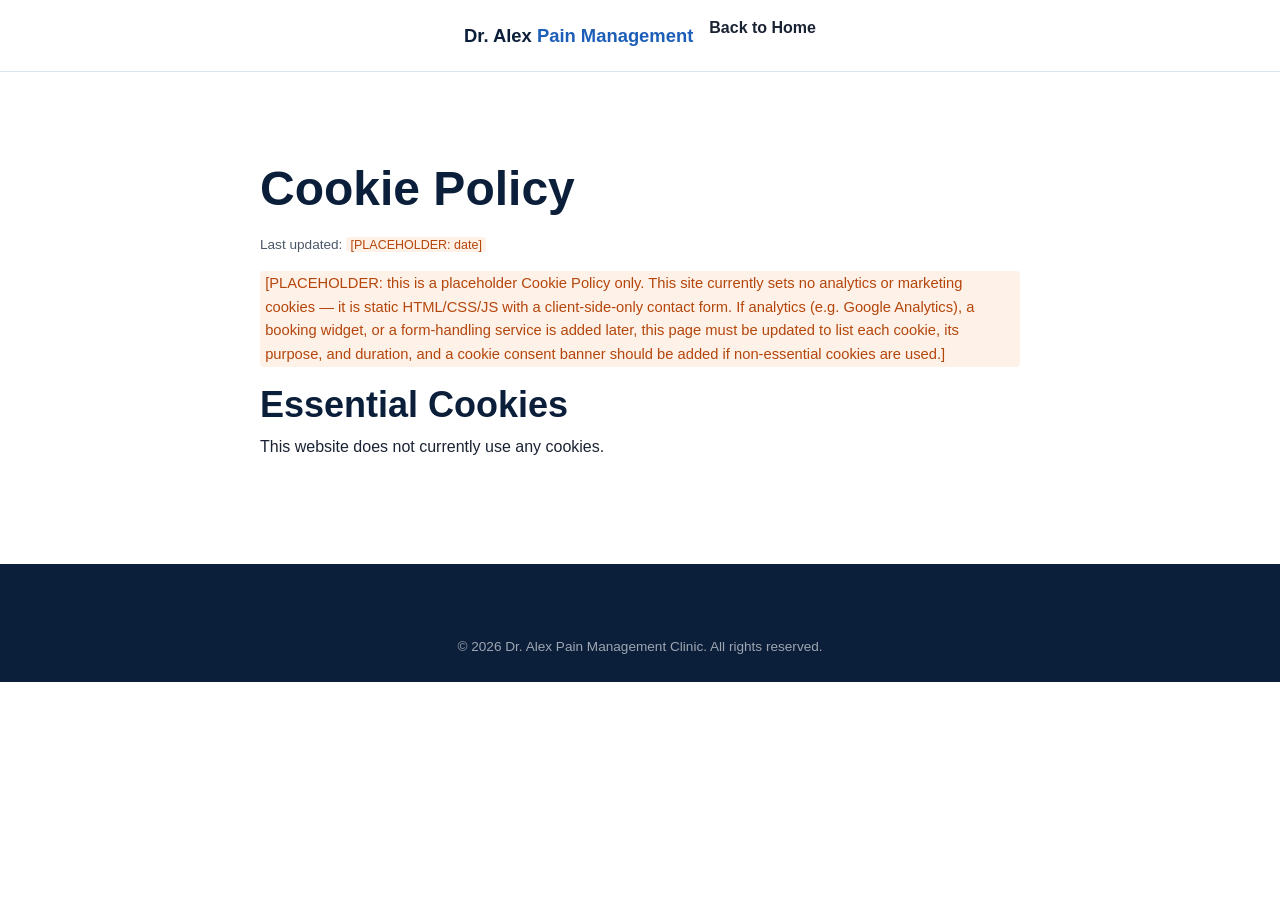
==== dr-alex-landing-page/phase-3-design-build/cookies.html @ cbfcc2a0 "Add Dr. Alex pain management landing page (all six phases) Full single-page SEO landing page for a D" ====
<!DOCTYPE html>
<html lang="en-IE">
<head>
  <meta charset="UTF-8">
  <meta name="viewport" content="width=device-width, initial-scale=1.0">
  <title>Cookie Policy | Dr. Alex Pain Management Clinic</title>
  <meta name="description" content="Cookie Policy for the Dr. Alex Pain Management Clinic website.">
  <meta name="robots" content="noindex, follow">
  <link rel="icon" type="image/svg+xml" href="assets/images/favicon.svg">
  <link rel="stylesheet" href="css/styles.css">
</head>
<body>
  <header class="site-header">
    <div class="container header-inner">
      <a class="logo" href="index.html">Dr. Alex <span>Pain Management</span></a>
      <nav class="primary-nav is-open" aria-label="Primary" style="position:static;transform:none;background:none;padding:0;">
        <ul style="flex-direction:row;">
          <li><a href="index.html">Back to Home</a></li>
        </ul>
      </nav>
    </div>
  </header>

  <main id="main-content" class="section">
    <div class="container" style="max-width: 800px;">
      <h1>Cookie Policy</h1>
      <p class="fine-print">Last updated: <span class="placeholder-inline">[PLACEHOLDER: date]</span></p>

      <p class="placeholder-inline">[PLACEHOLDER: this is a placeholder Cookie Policy only. This
      site currently sets no analytics or marketing cookies — it is static HTML/CSS/JS with a
      client-side-only contact form. If analytics (e.g. Google Analytics), a booking widget, or a
      form-handling service is added later, this page must be updated to list each cookie, its
      purpose, and duration, and a cookie consent banner should be added if non-essential cookies
      are used.]</p>

      <h2>Essential Cookies</h2>
      <p>This website does not currently use any cookies.</p>
    </div>
  </main>

  <footer class="site-footer">
    <div class="container">
      <p class="fine-print copyright">&copy; <span id="year"></span> Dr. Alex Pain Management Clinic. All rights reserved.</p>
    </div>
  </footer>
  <script src="js/script.js" defer></script>
</body>
</html>
---- dr-alex-landing-page/phase-3-design-build/css/styles.css ----
/* ==========================================================================
   Dr. Alex Pain Management — stylesheet
   Mobile-first. Breakpoints: 768px (tablet), 1280px (desktop).
   ========================================================================== */

:root {
  /* Palette: navy / blue, calm and clinical */
  --color-navy-900: #0b1f3a;
  --color-navy-800: #10294d;
  --color-navy-700: #163760;
  --color-blue-600: #1d5fb8;
  --color-blue-500: #2f74d6;
  --color-blue-100: #e7f0fb;
  --color-blue-50: #f4f8fd;
  --color-teal-500: #2a9d8f;

  --color-text: #1a2333;
  --color-text-muted: #4b5768;
  --color-border: #dbe3ee;
  --color-surface: #ffffff;
  --color-surface-alt: #f4f8fd;
  --color-placeholder: #b5460b;
  --color-placeholder-bg: #fdf1e8;

  --font-body: -apple-system, BlinkMacSystemFont, "Segoe UI", Roboto, Helvetica, Arial, sans-serif;
  --font-heading: var(--font-body);

  --max-width: 1200px;
  --radius-sm: 6px;
  --radius-md: 10px;
  --radius-lg: 16px;
  --shadow-sm: 0 1px 3px rgba(11, 31, 58, 0.08);
  --shadow-md: 0 8px 24px rgba(11, 31, 58, 0.1);
  --header-height: 72px;
}

/* ---------- Reset ---------- */
*, *::before, *::after { box-sizing: border-box; }
html { scroll-behavior: smooth; scroll-padding-top: var(--header-height); }
body {
  margin: 0;
  font-family: var(--font-body);
  color: var(--color-text);
  background: var(--color-surface);
  line-height: 1.6;
  -webkit-font-smoothing: antialiased;
}
img, svg { max-width: 100%; display: block; }
a { color: inherit; }
h1, h2, h3, p, ul, figure { margin: 0 0 1rem; }
ul { padding-left: 0; list-style: none; }
button { font: inherit; }

.sr-only {
  position: absolute;
  width: 1px; height: 1px;
  padding: 0; margin: -1px;
  overflow: hidden;
  clip: rect(0, 0, 0, 0);
  white-space: nowrap;
  border: 0;
}

.skip-link {
  position: absolute;
  left: 0.5rem;
  top: -3rem;
  background: var(--color-navy-900);
  color: #fff;
  padding: 0.6rem 1rem;
  border-radius: var(--radius-sm);
  z-index: 1000;
  transition: top 0.15s ease;
}
.skip-link:focus { top: 0.5rem; }

:focus-visible {
  outline: 3px solid var(--color-blue-500);
  outline-offset: 2px;
}

.container {
  max-width: var(--max-width);
  margin: 0 auto;
  padding: 0 1.25rem;
}

/* ---------- Typography ---------- */
h1, h2, h3 { font-family: var(--font-heading); color: var(--color-navy-900); font-weight: 700; line-height: 1.2; }
h1 { font-size: clamp(2rem, 5vw, 3rem); }
h2 { font-size: clamp(1.6rem, 3.4vw, 2.25rem); margin-bottom: 0.5rem; }
h3 { font-size: 1.15rem; margin-bottom: 0.5rem; }

.eyebrow {
  text-transform: uppercase;
  letter-spacing: 0.08em;
  font-size: 0.8rem;
  font-weight: 700;
  color: var(--color-blue-600);
  margin-bottom: 0.5rem;
}

.fine-print { font-size: 0.85rem; color: var(--color-text-muted); }

.placeholder-inline {
  color: var(--color-placeholder);
  background: var(--color-placeholder-bg);
  padding: 0.05em 0.35em;
  border-radius: 4px;
  font-size: 0.92em;
}

/* ---------- Buttons ---------- */
.btn {
  display: inline-flex;
  align-items: center;
  gap: 0.5rem;
  padding: 0.75rem 1.4rem;
  border-radius: var(--radius-sm);
  font-weight: 600;
  text-decoration: none;
  border: 2px solid transparent;
  cursor: pointer;
  transition: background-color 0.15s ease, color 0.15s ease, border-color 0.15s ease, transform 0.1s ease;
}
.btn:hover { transform: translateY(-1px); }
.btn-primary { background: var(--color-blue-600); color: #fff; }
.btn-primary:hover { background: var(--color-navy-800); }
.btn-outline { background: transparent; color: var(--color-navy-900); border-color: var(--color-border); }
.btn-outline:hover { border-color: var(--color-blue-600); color: var(--color-blue-600); }
.btn-lg { padding: 0.9rem 1.75rem; font-size: 1.05rem; }
.btn .icon { width: 1.1em; height: 1.1em; }

/* ---------- Icons ---------- */
.icon { width: 24px; height: 24px; color: currentColor; }
.icon-lg { width: 40px; height: 40px; color: var(--color-blue-600); margin-bottom: 0.75rem; }
.icon-md { width: 32px; height: 32px; color: var(--color-teal-500); margin-bottom: 0.5rem; }

/* ---------- Header ---------- */
.site-header {
  position: sticky;
  top: 0;
  z-index: 100;
  /* Solid background, not translucent + backdrop-filter: a backdrop-filter (like a transform
     or filter) creates a new containing block for fixed-position descendants, which would trap
     .primary-nav's mobile overlay inside this header's own box instead of the full viewport. */
  background: var(--color-surface);
  border-bottom: 1px solid var(--color-border);
  height: var(--header-height);
  display: flex;
  align-items: center;
}
.header-inner {
  display: flex;
  align-items: center;
  justify-content: space-between;
  gap: 1rem;
}
.logo {
  font-weight: 800;
  font-size: 1.15rem;
  color: var(--color-navy-900);
  text-decoration: none;
  white-space: nowrap;
}
.logo span { color: var(--color-blue-600); font-weight: 600; }

.nav-toggle {
  background: none;
  border: none;
  padding: 0.4rem;
  cursor: pointer;
  color: var(--color-navy-900);
  display: inline-flex;
}

.primary-nav {
  position: fixed;
  inset: var(--header-height) 0 0 0;
  background: var(--color-surface);
  padding: 1.5rem 1.25rem;
  transform: translateX(100%);
  transition: transform 0.2s ease;
  overflow-y: auto;
}
.primary-nav.is-open { transform: translateX(0); }
.primary-nav ul {
  display: flex;
  flex-direction: column;
  gap: 1rem;
  font-weight: 600;
  font-size: 1.1rem;
}
.primary-nav a { text-decoration: none; }
.primary-nav a:hover { color: var(--color-blue-600); }
.nav-cta { margin-top: 1.5rem; width: 100%; justify-content: center; }

.call-button {
  display: inline-flex;
  align-items: center;
  gap: 0.4rem;
  background: var(--color-navy-900);
  color: #fff;
  padding: 0.55rem 0.9rem;
  border-radius: var(--radius-sm);
  text-decoration: none;
  font-weight: 700;
  font-size: 0.85rem;
  white-space: nowrap;
}
.call-button:hover { background: var(--color-blue-600); }
.call-button .icon { width: 18px; height: 18px; }
.call-button-text { display: none; }

/* ---------- Hero ---------- */
.hero {
  background: linear-gradient(160deg, var(--color-navy-900) 0%, var(--color-navy-800) 55%, var(--color-blue-600) 130%);
  color: #fff;
  padding: 4rem 0;
}
.hero-copy { max-width: 42rem; }
.hero h1 { color: #fff; }
.hero-subhead { font-size: 1.15rem; color: rgba(255, 255, 255, 0.86); max-width: 38rem; }
.hero-actions { display: flex; flex-wrap: wrap; gap: 0.85rem; margin-top: 1.75rem; }
.hero .btn-outline { color: #fff; border-color: rgba(255, 255, 255, 0.5); }
.hero .btn-outline:hover { border-color: #fff; background: rgba(255, 255, 255, 0.08); }

/* ---------- Sections ---------- */
.section { padding: 4rem 0; }
.section-alt { background: var(--color-surface-alt); }

/* ---------- About ---------- */
.about-grid { display: grid; gap: 2.5rem; align-items: center; }
.about-media-frame {
  aspect-ratio: 4 / 3;
  border-radius: var(--radius-lg);
  background: linear-gradient(135deg, var(--color-blue-100), var(--color-blue-50));
  border: 1px solid var(--color-border);
  display: flex;
  align-items: center;
  justify-content: center;
}
.about-media-frame span {
  font-size: 1.5rem;
  font-weight: 700;
  color: var(--color-blue-600);
}
.about-copy p { color: var(--color-text-muted); }

/* ---------- Card grid (Conditions / Treatments) ---------- */
.card-grid {
  display: grid;
  grid-template-columns: 1fr;
  gap: 1.25rem;
  margin-top: 2rem;
}
.card {
  background: var(--color-surface);
  border: 1px solid var(--color-border);
  border-radius: var(--radius-md);
  padding: 1.5rem;
  box-shadow: var(--shadow-sm);
  transition: box-shadow 0.15s ease, transform 0.15s ease;
}
.section-alt .card { background: var(--color-surface); }
.card:hover { box-shadow: var(--shadow-md); transform: translateY(-2px); }
.card p { color: var(--color-text-muted); margin-bottom: 0; font-size: 0.95rem; }

/* ---------- Insurance ---------- */
.insurer-list {
  display: flex;
  flex-wrap: wrap;
  gap: 0.75rem;
  margin-top: 1rem;
}
.insurer-list li {
  background: var(--color-surface);
  border: 1px solid var(--color-border);
  padding: 0.6rem 1.1rem;
  border-radius: 999px;
  font-weight: 600;
  color: var(--color-navy-800);
}

/* ---------- Why Choose Us ---------- */
.trust-grid {
  display: grid;
  grid-template-columns: 1fr;
  gap: 1.5rem;
  margin-top: 2rem;
}
.trust-item p { color: var(--color-text-muted); font-size: 0.95rem; }

/* ---------- Contact ---------- */
.contact-grid { display: grid; gap: 2.5rem; }
.contact-details p { color: var(--color-text-muted); }
.contact-list { display: flex; flex-direction: column; gap: 0.9rem; margin-top: 1.5rem; }
.contact-list li { display: flex; align-items: flex-start; gap: 0.75rem; }
.contact-list .icon { color: var(--color-blue-600); flex-shrink: 0; margin-top: 0.15rem; }
.contact-list a { text-decoration: none; font-weight: 600; }
.contact-list a:hover { color: var(--color-blue-600); }

.contact-form {
  background: var(--color-surface);
  border: 1px solid var(--color-border);
  border-radius: var(--radius-lg);
  padding: 1.75rem;
  box-shadow: var(--shadow-sm);
}
.form-row { margin-bottom: 1.1rem; }
.form-row label { display: block; font-weight: 600; margin-bottom: 0.35rem; font-size: 0.95rem; }
.form-row input,
.form-row textarea {
  width: 100%;
  padding: 0.7rem 0.85rem;
  border: 1px solid var(--color-border);
  border-radius: var(--radius-sm);
  font: inherit;
  color: var(--color-text);
  background: #fff;
}
.form-row input:focus,
.form-row textarea:focus {
  border-color: var(--color-blue-500);
}
.form-row-checkbox {
  display: flex;
  align-items: flex-start;
  gap: 0.6rem;
}
.form-row-checkbox input { width: auto; margin-top: 0.3rem; }
.form-row-checkbox label { font-weight: 400; font-size: 0.88rem; color: var(--color-text-muted); }
.form-row-checkbox a { color: var(--color-blue-600); }
.contact-form .btn { width: 100%; justify-content: center; margin-top: 0.25rem; }
.form-status { min-height: 1.2rem; margin: 0.75rem 0 0; font-weight: 600; font-size: 0.9rem; }
.form-status.success { color: var(--color-teal-500); }
.form-status.error { color: #b3261e; }

/* ---------- Footer ---------- */
.site-footer {
  background: var(--color-navy-900);
  color: rgba(255, 255, 255, 0.82);
  padding: 3rem 0 1.5rem;
}
.footer-inner {
  display: grid;
  grid-template-columns: 1fr;
  gap: 2rem;
  padding-bottom: 2rem;
  border-bottom: 1px solid rgba(255, 255, 255, 0.14);
}
.site-footer .logo { color: #fff; }
.site-footer .logo span { color: #9cc2f0; }
.site-footer .fine-print { color: rgba(255, 255, 255, 0.6); }
.footer-nav ul, .footer-legal ul { display: flex; flex-direction: column; gap: 0.6rem; }
.footer-nav a, .footer-legal a { text-decoration: none; color: rgba(255, 255, 255, 0.82); }
.footer-nav a:hover, .footer-legal a:hover { color: #fff; text-decoration: underline; }
.footer-legal { display: flex; flex-direction: column; gap: 1rem; }
.copyright { text-align: center; margin-top: 1.5rem; margin-bottom: 0; color: rgba(255, 255, 255, 0.5); }

/* ==========================================================================
   Tablet — 768px+
   ========================================================================== */
@media (min-width: 768px) {
  .call-button-text { display: inline; }

  .about-grid { grid-template-columns: 1fr 1.2fr; }
  .about-media { order: 2; }
  .about-copy { order: 1; }

  .card-grid { grid-template-columns: repeat(2, 1fr); }
  .trust-grid { grid-template-columns: repeat(2, 1fr); }

  .contact-grid { grid-template-columns: 1fr 1.1fr; align-items: start; }

  .footer-inner { grid-template-columns: 1.4fr 1fr 1fr; }
}

/* ==========================================================================
   Desktop — 1280px+
   ========================================================================== */
@media (min-width: 1280px) {
  .nav-toggle { display: none; }

  .primary-nav {
    position: static;
    transform: none;
    background: none;
    padding: 0;
    display: flex;
    align-items: center;
    gap: 2rem;
    overflow: visible;
  }
  .primary-nav ul { flex-direction: row; gap: 1.75rem; font-size: 1rem; }
  .nav-cta { margin-top: 0; width: auto; }

  .card-grid { grid-template-columns: repeat(4, 1fr); }
  .trust-grid { grid-template-columns: repeat(4, 1fr); }

  .hero { padding: 6rem 0; }
  .section { padding: 5.5rem 0; }
}

/* ---------- Reduced motion ---------- */
@media (prefers-reduced-motion: reduce) {
  html { scroll-behavior: auto; }
  * { transition-duration: 0.001ms !important; animation-duration: 0.001ms !important; }
}
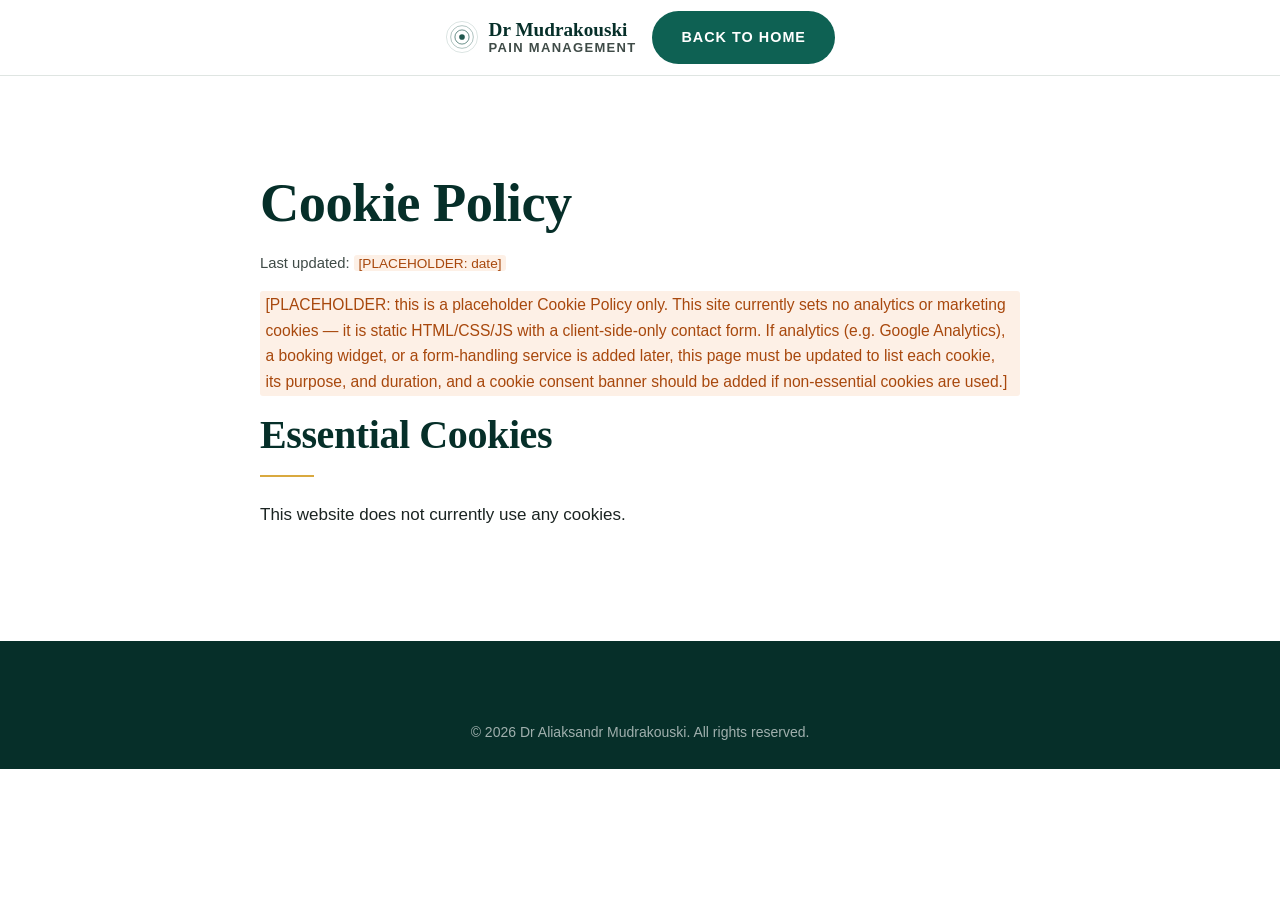
==== commit 048d00fb: "Rebrand the legal pages from the old placeholder name The privacy, terms and cookie pages were misse" ====
--- a/dr-alex-landing-page/phase-3-design-build/cookies.html
+++ b/dr-alex-landing-page/phase-3-design-build/cookies.html
@@ -3,8 +3,8 @@
 <head>
   <meta charset="UTF-8">
   <meta name="viewport" content="width=device-width, initial-scale=1.0">
-  <title>Cookie Policy | Dr. Alex Pain Management Clinic</title>
-  <meta name="description" content="Cookie Policy for the Dr. Alex Pain Management Clinic website.">
+  <title>Cookie Policy | Dr Aliaksandr Mudrakouski</title>
+  <meta name="description" content="Cookie Policy for the Dr Aliaksandr Mudrakouski pain management website.">
   <meta name="robots" content="noindex, follow">
   <link rel="icon" type="image/svg+xml" href="assets/images/favicon.svg">
   <link rel="stylesheet" href="css/styles.css">
@@ -12,12 +12,16 @@
 <body>
   <header class="site-header">
     <div class="container header-inner">
-      <a class="logo" href="index.html">Dr. Alex <span>Pain Management</span></a>
-      <nav class="primary-nav is-open" aria-label="Primary" style="position:static;transform:none;background:none;padding:0;">
-        <ul style="flex-direction:row;">
-          <li><a href="index.html">Back to Home</a></li>
-        </ul>
-      </nav>
+      <a class="logo" href="index.html">
+        <svg class="logo-mark" viewBox="0 0 48 48" aria-hidden="true">
+          <circle cx="24" cy="24" r="4" fill="currentColor" opacity=".9"/>
+          <circle cx="24" cy="24" r="10" fill="none" stroke="currentColor" stroke-width="1.4" opacity=".6"/>
+          <circle cx="24" cy="24" r="16" fill="none" stroke="currentColor" stroke-width="1.2" opacity=".38"/>
+          <circle cx="24" cy="24" r="22" fill="none" stroke="currentColor" stroke-width="1" opacity=".2"/>
+        </svg>
+        <span class="logo-text">Dr Mudrakouski <span>Pain Management</span></span>
+      </a>
+      <a class="btn btn-primary" href="index.html">Back to Home</a>
     </div>
   </header>
 
@@ -40,7 +44,7 @@
 
   <footer class="site-footer">
     <div class="container">
-      <p class="fine-print copyright">&copy; <span id="year"></span> Dr. Alex Pain Management Clinic. All rights reserved.</p>
+      <p class="fine-print copyright">&copy; <span id="year"></span> Dr Aliaksandr Mudrakouski. All rights reserved.</p>
     </div>
   </footer>
   <script src="js/script.js" defer></script>
--- a/dr-alex-landing-page/phase-3-design-build/css/styles.css
+++ b/dr-alex-landing-page/phase-3-design-build/css/styles.css
@@ -1,37 +1,52 @@
 /* ==========================================================================
-   Dr. Alex Pain Management — stylesheet
+   Dr Aliaksandr Mudrakouski, Pain Management — stylesheet
    Mobile-first. Breakpoints: 768px (tablet), 1280px (desktop).
+
+   Design direction: deep teal + cream, serif display headings over a sans
+   body, gold accents, flat editorial blocks. Calm and clinical rather than
+   corporate-blue.
    ========================================================================== */
 
 :root {
-  /* Palette: navy / blue, calm and clinical */
-  --color-navy-900: #0b1f3a;
-  --color-navy-800: #10294d;
-  --color-navy-700: #163760;
-  --color-blue-600: #1d5fb8;
-  --color-blue-500: #2f74d6;
-  --color-blue-100: #e7f0fb;
-  --color-blue-50: #f4f8fd;
-  --color-teal-500: #2a9d8f;
-
-  --color-text: #1a2333;
-  --color-text-muted: #4b5768;
-  --color-border: #dbe3ee;
+  /* Teal — primary brand colour */
+  --color-teal-900: #062f29;   /* footer, deepest ground */
+  --color-teal-800: #0a463c;
+  --color-teal-700: #0e6153;   /* hero band, primary buttons */
+  --color-teal-600: #127a68;   /* hover */
+  --color-teal-100: #d7e8e3;
+  --color-teal-50:  #eef6f4;
+
+  /* Cream — secondary ground */
+  --color-cream:      #f8f4ed;
+  --color-cream-dark: #ebe3d6;  /* borders on cream */
+
+  /* Gold — accent only (eyebrows, rules). Never a large text colour.
+     Three tints so text always clears WCAG AA 4.5:1 on its own background:
+       gold        decorative rules and the deep teal-900 footer  (6.70:1 there)
+       gold-light  text on the mid-teal hero band                 (4.57:1)
+       gold-dark   text on white or cream                         (6.28 / 5.73:1) */
+  --color-gold:       #d9a93f;
+  --color-gold-light: #eac878;
+  --color-gold-dark:  #7d5a10;
+
+  --color-text: #1b2422;
+  --color-text-muted: #3f4b47;   /* 9.0:1 on white — body copy, not just captions */
+  --color-border: #dfe5e2;
+  --color-error: #a4231b;
   --color-surface: #ffffff;
-  --color-surface-alt: #f4f8fd;
-  --color-placeholder: #b5460b;
-  --color-placeholder-bg: #fdf1e8;
-
+
+  --color-placeholder: #a8480d;
+  --color-placeholder-bg: #fdf0e6;
+
+  --font-display: Georgia, "Iowan Old Style", "Palatino Linotype", Palatino, "Times New Roman", serif;
   --font-body: -apple-system, BlinkMacSystemFont, "Segoe UI", Roboto, Helvetica, Arial, sans-serif;
-  --font-heading: var(--font-body);
-
-  --max-width: 1200px;
-  --radius-sm: 6px;
-  --radius-md: 10px;
-  --radius-lg: 16px;
-  --shadow-sm: 0 1px 3px rgba(11, 31, 58, 0.08);
-  --shadow-md: 0 8px 24px rgba(11, 31, 58, 0.1);
-  --header-height: 72px;
+
+  --max-width: 1180px;
+  --radius-sm: 4px;
+  --radius-md: 6px;
+  --shadow-sm: 0 1px 2px rgba(6, 47, 41, 0.06);
+  --shadow-md: 0 10px 30px rgba(6, 47, 41, 0.10);
+  --header-height: 76px;
 }
 
 /* ---------- Reset ---------- */
@@ -40,9 +55,10 @@
 body {
   margin: 0;
   font-family: var(--font-body);
+  font-size: 1.0625rem;           /* 17px base — patients here skew older */
   color: var(--color-text);
   background: var(--color-surface);
-  line-height: 1.6;
+  line-height: 1.65;
   -webkit-font-smoothing: antialiased;
 }
 img, svg { max-width: 100%; display: block; }
@@ -52,328 +68,448 @@
 button { font: inherit; }
 
 .sr-only {
-  position: absolute;
-  width: 1px; height: 1px;
-  padding: 0; margin: -1px;
-  overflow: hidden;
-  clip: rect(0, 0, 0, 0);
-  white-space: nowrap;
-  border: 0;
+  position: absolute; width: 1px; height: 1px;
+  padding: 0; margin: -1px; overflow: hidden;
+  clip: rect(0, 0, 0, 0); white-space: nowrap; border: 0;
 }
 
 .skip-link {
-  position: absolute;
-  left: 0.5rem;
-  top: -3rem;
-  background: var(--color-navy-900);
-  color: #fff;
-  padding: 0.6rem 1rem;
-  border-radius: var(--radius-sm);
-  z-index: 1000;
-  transition: top 0.15s ease;
+  position: absolute; left: 0.5rem; top: -3rem;
+  background: var(--color-teal-900); color: #fff;
+  padding: 0.6rem 1rem; border-radius: var(--radius-sm);
+  z-index: 1000; transition: top 0.15s ease;
 }
 .skip-link:focus { top: 0.5rem; }
 
-:focus-visible {
-  outline: 3px solid var(--color-blue-500);
-  outline-offset: 2px;
-}
-
-.container {
-  max-width: var(--max-width);
-  margin: 0 auto;
-  padding: 0 1.25rem;
-}
+:focus-visible { outline: 3px solid var(--color-teal-600); outline-offset: 2px; }
+
+.container { max-width: var(--max-width); margin: 0 auto; padding: 0 1.25rem; }
 
 /* ---------- Typography ---------- */
-h1, h2, h3 { font-family: var(--font-heading); color: var(--color-navy-900); font-weight: 700; line-height: 1.2; }
-h1 { font-size: clamp(2rem, 5vw, 3rem); }
-h2 { font-size: clamp(1.6rem, 3.4vw, 2.25rem); margin-bottom: 0.5rem; }
-h3 { font-size: 1.15rem; margin-bottom: 0.5rem; }
+h1, h2, h3 {
+  font-family: var(--font-display);
+  color: var(--color-teal-900);
+  font-weight: 700;
+  line-height: 1.15;
+  letter-spacing: -0.01em;
+}
+h1 { font-size: clamp(2.1rem, 5.2vw, 3.4rem); }
+h2 { font-size: clamp(1.7rem, 3.6vw, 2.5rem); margin-bottom: 0.75rem; }
+h3 { font-size: 1.28rem; margin-bottom: 0.5rem; letter-spacing: 0; }
 
 .eyebrow {
   text-transform: uppercase;
-  letter-spacing: 0.08em;
-  font-size: 0.8rem;
+  letter-spacing: 0.12em;
+  font-size: 0.875rem;
   font-weight: 700;
-  color: var(--color-blue-600);
-  margin-bottom: 0.5rem;
-}
-
-.fine-print { font-size: 0.85rem; color: var(--color-text-muted); }
+  color: var(--color-gold-dark);
+  margin-bottom: 0.75rem;
+}
+
+.fine-print { font-size: 0.925rem; color: var(--color-text-muted); }
 
 .placeholder-inline {
   color: var(--color-placeholder);
   background: var(--color-placeholder-bg);
   padding: 0.05em 0.35em;
-  border-radius: 4px;
+  border-radius: 3px;
   font-size: 0.92em;
 }
 
-/* ---------- Buttons ---------- */
+/* ---------- Buttons — uppercase, letterspaced, pill ---------- */
 .btn {
   display: inline-flex;
   align-items: center;
   gap: 0.5rem;
-  padding: 0.75rem 1.4rem;
-  border-radius: var(--radius-sm);
+  padding: 0.85rem 1.75rem;
+  border-radius: 999px;
+  font-size: 0.9rem;
+  font-weight: 700;
+  text-transform: uppercase;
+  letter-spacing: 0.07em;
+  text-decoration: none;
+  border: 1.5px solid transparent;
+  cursor: pointer;
+  transition: background-color 0.18s ease, color 0.18s ease, border-color 0.18s ease;
+}
+.btn-primary { background: var(--color-teal-700); color: #fff; }
+.btn-primary:hover { background: var(--color-teal-600); }
+.btn-outline { background: transparent; color: var(--color-teal-800); border-color: var(--color-teal-800); }
+.btn-outline:hover { background: var(--color-teal-800); color: #fff; }
+/* Ghost: for use on the dark teal hero band */
+.btn-ghost { background: transparent; color: #fff; border-color: rgba(255,255,255,0.45); }
+.btn-ghost:hover { background: rgba(255,255,255,0.12); border-color: #fff; }
+.btn-lg { padding: 1rem 2rem; font-size: 0.975rem; }
+.btn .icon { width: 1.05em; height: 1.05em; }
+
+/* ---------- Icons ---------- */
+.icon { width: 22px; height: 22px; color: currentColor; }
+.icon-lg { width: 34px; height: 34px; color: var(--color-teal-700); margin-bottom: 1rem; }
+.icon-md { width: 26px; height: 26px; color: var(--color-teal-700); margin-bottom: 0.6rem; }
+
+/* ---------- Utility bar ---------- */
+.utility-bar {
+  /* Hidden on mobile: the details wrap to two rows and cost ~80px of a 375px
+     viewport before the hero even starts. The sticky header's click-to-call
+     covers the phone there, and full details remain in Contact and the footer. */
+  display: none;
+  background: var(--color-surface);
+  border-bottom: 1px solid var(--color-border);
+  font-size: 0.875rem;
+  letter-spacing: 0.04em;
+}
+.utility-inner {
+  display: flex;
+  justify-content: center;
+  gap: 1.5rem;
+  padding: 0.55rem 1.25rem;
+  flex-wrap: wrap;
+}
+.utility-bar a {
+  display: inline-flex;
+  align-items: center;
+  gap: 0.4rem;
+  text-decoration: none;
+  color: var(--color-text-muted);
+  text-transform: uppercase;
   font-weight: 600;
-  text-decoration: none;
-  border: 2px solid transparent;
-  cursor: pointer;
-  transition: background-color 0.15s ease, color 0.15s ease, border-color 0.15s ease, transform 0.1s ease;
-}
-.btn:hover { transform: translateY(-1px); }
-.btn-primary { background: var(--color-blue-600); color: #fff; }
-.btn-primary:hover { background: var(--color-navy-800); }
-.btn-outline { background: transparent; color: var(--color-navy-900); border-color: var(--color-border); }
-.btn-outline:hover { border-color: var(--color-blue-600); color: var(--color-blue-600); }
-.btn-lg { padding: 0.9rem 1.75rem; font-size: 1.05rem; }
-.btn .icon { width: 1.1em; height: 1.1em; }
-
-/* ---------- Icons ---------- */
-.icon { width: 24px; height: 24px; color: currentColor; }
-.icon-lg { width: 40px; height: 40px; color: var(--color-blue-600); margin-bottom: 0.75rem; }
-.icon-md { width: 32px; height: 32px; color: var(--color-teal-500); margin-bottom: 0.5rem; }
+}
+.utility-bar a:hover { color: var(--color-teal-700); }
+.utility-bar .icon { width: 14px; height: 14px; }
 
 /* ---------- Header ---------- */
 .site-header {
   position: sticky;
   top: 0;
   z-index: 100;
-  /* Solid background, not translucent + backdrop-filter: a backdrop-filter (like a transform
-     or filter) creates a new containing block for fixed-position descendants, which would trap
-     .primary-nav's mobile overlay inside this header's own box instead of the full viewport. */
+  /* Solid, not translucent + backdrop-filter: a backdrop-filter creates a new
+     containing block for fixed-position descendants, which would trap the
+     .primary-nav mobile overlay inside the header instead of the viewport. */
   background: var(--color-surface);
   border-bottom: 1px solid var(--color-border);
   height: var(--header-height);
   display: flex;
   align-items: center;
 }
-.header-inner {
-  display: flex;
-  align-items: center;
-  justify-content: space-between;
-  gap: 1rem;
-}
+.header-inner { display: flex; align-items: center; justify-content: space-between; gap: 1rem; }
+
 .logo {
-  font-weight: 800;
-  font-size: 1.15rem;
-  color: var(--color-navy-900);
-  text-decoration: none;
-  white-space: nowrap;
-}
-.logo span { color: var(--color-blue-600); font-weight: 600; }
-
-.nav-toggle {
-  background: none;
-  border: none;
-  padding: 0.4rem;
-  cursor: pointer;
-  color: var(--color-navy-900);
-  display: inline-flex;
-}
-
-.primary-nav {
-  position: fixed;
-  inset: var(--header-height) 0 0 0;
-  background: var(--color-surface);
-  padding: 1.5rem 1.25rem;
-  transform: translateX(100%);
-  transition: transform 0.2s ease;
-  overflow-y: auto;
-}
-.primary-nav.is-open { transform: translateX(0); }
-.primary-nav ul {
-  display: flex;
-  flex-direction: column;
-  gap: 1rem;
-  font-weight: 600;
-  font-size: 1.1rem;
-}
-.primary-nav a { text-decoration: none; }
-.primary-nav a:hover { color: var(--color-blue-600); }
-.nav-cta { margin-top: 1.5rem; width: 100%; justify-content: center; }
-
-.call-button {
   display: inline-flex;
   align-items: center;
-  gap: 0.4rem;
-  background: var(--color-navy-900);
-  color: #fff;
-  padding: 0.55rem 0.9rem;
-  border-radius: var(--radius-sm);
+  gap: 0.6rem;
   text-decoration: none;
+  color: var(--color-teal-800);
+}
+.logo-mark { width: 34px; height: 34px; flex-shrink: 0; }
+.logo-text {
+  font-family: var(--font-display);
   font-weight: 700;
-  font-size: 0.85rem;
+  font-size: 1.2rem;
+  line-height: 1.15;
+  color: var(--color-teal-900);
   white-space: nowrap;
 }
-.call-button:hover { background: var(--color-blue-600); }
-.call-button .icon { width: 18px; height: 18px; }
+.logo-text span {
+  display: block;
+  font-family: var(--font-body);
+  font-size: 0.8125rem;
+  font-weight: 600;
+  text-transform: uppercase;
+  letter-spacing: 0.1em;
+  color: var(--color-text-muted);
+}
+
+.nav-toggle {
+  background: none; border: none; padding: 0.4rem;
+  cursor: pointer; color: var(--color-teal-800); display: inline-flex;
+}
+
+.primary-nav {
+  /* Anchored to the header's own bottom edge (top:100% against the sticky
+     .site-header) rather than offset from the viewport top. A viewport-based
+     offset breaks whenever anything sits above the header — the utility bar
+     pushed the header down and the overlay covered it. */
+  position: absolute;
+  top: 100%;
+  left: 0;
+  right: 0;
+  height: calc(100vh - var(--header-height));
+  background: var(--color-surface);
+  padding: 2rem 1.25rem;
+  transform: translateX(100%);
+  transition: transform 0.22s ease;
+  overflow-y: auto;
+}
+.primary-nav.is-open { transform: translateX(0); }
+.primary-nav ul { display: flex; flex-direction: column; gap: 1.4rem; }
+/* Scoped to the list only. An unscoped `.primary-nav a` colour rule outranks
+   `.btn-primary` and repainted the CTA button's label dark-on-dark. */
+.primary-nav ul a {
+  text-decoration: none;
+  font-family: var(--font-display);
+  font-size: 1.3rem;
+  color: var(--color-teal-900);
+}
+.primary-nav ul a:hover { color: var(--color-teal-600); }
+.nav-cta { margin-top: 2rem; width: 100%; justify-content: center; }
+
+.call-button {
+  display: inline-flex; align-items: center; gap: 0.4rem;
+  background: var(--color-teal-700); color: #fff;
+  padding: 0.6rem 1rem; border-radius: 999px;
+  text-decoration: none; font-weight: 700;
+  font-size: 0.85rem; text-transform: uppercase; letter-spacing: 0.06em;
+  white-space: nowrap;
+}
+.call-button:hover { background: var(--color-teal-600); }
+.call-button .icon { width: 15px; height: 15px; }
 .call-button-text { display: none; }
 
 /* ---------- Hero ---------- */
 .hero {
-  background: linear-gradient(160deg, var(--color-navy-900) 0%, var(--color-navy-800) 55%, var(--color-blue-600) 130%);
+  background: var(--color-teal-700);
   color: #fff;
-  padding: 4rem 0;
-}
-.hero-copy { max-width: 42rem; }
-.hero h1 { color: #fff; }
-.hero-subhead { font-size: 1.15rem; color: rgba(255, 255, 255, 0.86); max-width: 38rem; }
-.hero-actions { display: flex; flex-wrap: wrap; gap: 0.85rem; margin-top: 1.75rem; }
-.hero .btn-outline { color: #fff; border-color: rgba(255, 255, 255, 0.5); }
-.hero .btn-outline:hover { border-color: #fff; background: rgba(255, 255, 255, 0.08); }
+  padding: 3.5rem 0;
+  overflow: hidden;
+}
+.hero-inner { display: grid; gap: 2.5rem; align-items: center; }
+.hero h1 { color: #fff; margin-bottom: 1.25rem; }
+
+.hero-eyebrow {
+  text-transform: uppercase;
+  letter-spacing: 0.14em;
+  font-size: 1rem;
+  font-weight: 700;
+  color: var(--color-gold-light);
+  margin-bottom: 0.35rem;
+}
+.hero-credentials {
+  font-size: 0.95rem;
+  letter-spacing: 0.05em;
+  color: rgba(255, 255, 255, 0.92);   /* credentials are a trust signal — keep them legible */
+  margin-bottom: 1.25rem;
+}
+.hero-subhead {
+  font-size: 1.15rem;
+  color: rgba(255, 255, 255, 0.93);
+  max-width: 34rem;
+}
+.hero-actions { display: flex; flex-wrap: wrap; gap: 0.85rem; margin-top: 2rem; }
+/* The default teal primary button would be invisible on the teal hero band.
+   A darker teal fill still only reaches ~2:1 against it, short of the 3:1 that
+   WCAG 1.4.11 requires for a UI component boundary — so the hero CTA inverts
+   to white (7.36:1) instead. */
+.hero .btn-primary { background: #fff; color: var(--color-teal-900); }
+.hero .btn-primary:hover { background: var(--color-cream); color: var(--color-teal-900); }
+
+.hero-portrait { position: relative; display: flex; justify-content: center; }
+.hero-rings {
+  position: absolute;
+  width: 150%;
+  max-width: none;
+  top: 50%; left: 50%;
+  transform: translate(-50%, -50%);
+  color: rgba(255, 255, 255, 0.16);
+  pointer-events: none;
+}
+.portrait-frame {
+  position: relative;
+  width: 100%;
+  max-width: 320px;
+  aspect-ratio: 3 / 4;
+  background: rgba(255, 255, 255, 0.08);
+  border: 1px solid rgba(255, 255, 255, 0.28);
+  display: flex; align-items: center; justify-content: center;
+  text-align: center;
+  font-size: 0.95rem;
+  letter-spacing: 0.08em;
+  text-transform: uppercase;
+  color: rgba(255, 255, 255, 0.88);
+}
+
+/* Portrait. The file is pre-cropped to an exact 3:4, so object-fit only guards
+   against a future replacement with different proportions. */
+.portrait-photo {
+  width: 100%;
+  max-width: 320px;
+  aspect-ratio: 3 / 4;
+  height: auto;
+  object-fit: cover;
+  object-position: 50% 20%;
+  border: 1px solid rgba(255, 255, 255, 0.28);
+  background: #fff;
+}
 
 /* ---------- Sections ---------- */
-.section { padding: 4rem 0; }
-.section-alt { background: var(--color-surface-alt); }
+.section { padding: 4.5rem 0; }
+.section-alt { background: var(--color-cream); }
+
+/* Gold rule under every section heading. One rule for all of them — this was
+   three near-duplicate selectors, which is how headings ended up inconsistent.
+   :not(.sr-only) keeps it off the visually hidden form heading. */
+.section h2:not(.sr-only)::after {
+  content: "";
+  display: block;
+  width: 54px;
+  height: 2px;
+  background: var(--color-gold);
+  margin: 1.1rem 0 1.5rem;
+}
 
 /* ---------- About ---------- */
 .about-grid { display: grid; gap: 2.5rem; align-items: center; }
 .about-media-frame {
   aspect-ratio: 4 / 3;
-  border-radius: var(--radius-lg);
-  background: linear-gradient(135deg, var(--color-blue-100), var(--color-blue-50));
-  border: 1px solid var(--color-border);
-  display: flex;
-  align-items: center;
-  justify-content: center;
+  background: var(--color-teal-50);
+  border: 1px solid var(--color-teal-100);
+  display: flex; align-items: center; justify-content: center;
 }
 .about-media-frame span {
-  font-size: 1.5rem;
-  font-weight: 700;
-  color: var(--color-blue-600);
+  font-family: var(--font-display);
+  font-size: 1.4rem;
+  color: var(--color-teal-700);
 }
 .about-copy p { color: var(--color-text-muted); }
 
-/* ---------- Card grid (Conditions / Treatments) ---------- */
-.card-grid {
-  display: grid;
-  grid-template-columns: 1fr;
-  gap: 1.25rem;
-  margin-top: 2rem;
-}
+/* ---------- Card grid ---------- */
+.card-grid { display: grid; grid-template-columns: 1fr; gap: 1.25rem; margin-top: 2rem; }
 .card {
   background: var(--color-surface);
   border: 1px solid var(--color-border);
   border-radius: var(--radius-md);
-  padding: 1.5rem;
-  box-shadow: var(--shadow-sm);
-  transition: box-shadow 0.15s ease, transform 0.15s ease;
-}
-.section-alt .card { background: var(--color-surface); }
-.card:hover { box-shadow: var(--shadow-md); transform: translateY(-2px); }
-.card p { color: var(--color-text-muted); margin-bottom: 0; font-size: 0.95rem; }
+  padding: 1.75rem 1.5rem;
+  transition: border-color 0.18s ease, box-shadow 0.18s ease;
+}
+.section-alt .card { border-color: var(--color-cream-dark); }
+.card:hover { border-color: var(--color-teal-700); box-shadow: var(--shadow-md); }
+.card p { color: var(--color-text); margin-bottom: 0; font-size: 1rem; }
 
 /* ---------- Insurance ---------- */
-.insurer-list {
-  display: flex;
-  flex-wrap: wrap;
-  gap: 0.75rem;
-  margin-top: 1rem;
-}
+.insurer-list { display: flex; flex-wrap: wrap; gap: 0.75rem; margin-top: 1.5rem; }
 .insurer-list li {
   background: var(--color-surface);
-  border: 1px solid var(--color-border);
-  padding: 0.6rem 1.1rem;
-  border-radius: 999px;
-  font-weight: 600;
-  color: var(--color-navy-800);
+  border: 1px solid var(--color-cream-dark);
+  padding: 0.85rem 1.5rem;
+  font-family: var(--font-display);
+  font-size: 1.15rem;
+  color: var(--color-teal-800);
 }
 
 /* ---------- Why Choose Us ---------- */
-.trust-grid {
-  display: grid;
-  grid-template-columns: 1fr;
-  gap: 1.5rem;
-  margin-top: 2rem;
-}
-.trust-item p { color: var(--color-text-muted); font-size: 0.95rem; }
+.trust-grid { display: grid; grid-template-columns: 1fr; gap: 2rem; margin-top: 2rem; }
+.trust-item { border-top: 2px solid var(--color-gold); padding-top: 1.25rem; }
+.trust-item p { color: var(--color-text); font-size: 1rem; }
 
 /* ---------- Contact ---------- */
 .contact-grid { display: grid; gap: 2.5rem; }
 .contact-details p { color: var(--color-text-muted); }
-.contact-list { display: flex; flex-direction: column; gap: 0.9rem; margin-top: 1.5rem; }
-.contact-list li { display: flex; align-items: flex-start; gap: 0.75rem; }
-.contact-list .icon { color: var(--color-blue-600); flex-shrink: 0; margin-top: 0.15rem; }
+.contact-list { display: flex; flex-direction: column; gap: 1rem; margin-top: 1.75rem; }
+.contact-list li { display: flex; align-items: flex-start; gap: 0.85rem; }
+.contact-list .icon { color: var(--color-teal-700); flex-shrink: 0; margin-top: 0.2rem; }
 .contact-list a { text-decoration: none; font-weight: 600; }
-.contact-list a:hover { color: var(--color-blue-600); }
+.contact-note { font-size: 0.9rem; color: var(--color-text-muted); font-weight: 400; }
+.cred-list { margin-bottom: 1.5rem; }
+.cred-list li {
+  position: relative;
+  padding-left: 1.4rem;
+  margin-bottom: 0.5rem;
+  color: var(--color-text);
+}
+.cred-list li::before {
+  content: "";
+  position: absolute;
+  left: 0; top: 0.7em;
+  width: 7px; height: 7px;
+  background: var(--color-gold);
+  border-radius: 50%;
+}
+.about-copy h3 { margin-top: 1.75rem; }
+.contact-list a:hover { color: var(--color-teal-700); }
 
 .contact-form {
   background: var(--color-surface);
   border: 1px solid var(--color-border);
-  border-radius: var(--radius-lg);
-  padding: 1.75rem;
-  box-shadow: var(--shadow-sm);
-}
-.form-row { margin-bottom: 1.1rem; }
-.form-row label { display: block; font-weight: 600; margin-bottom: 0.35rem; font-size: 0.95rem; }
+  padding: 2rem;
+}
+.section-alt .contact-form { border-color: var(--color-cream-dark); }
+.form-row { margin-bottom: 1.15rem; }
+.form-row label {
+  display: block;
+  font-weight: 600;
+  margin-bottom: 0.4rem;
+  font-size: 0.9rem;
+  text-transform: uppercase;
+  letter-spacing: 0.06em;
+  color: var(--color-teal-900);
+}
 .form-row input,
 .form-row textarea {
   width: 100%;
-  padding: 0.7rem 0.85rem;
+  padding: 0.75rem 0.9rem;
   border: 1px solid var(--color-border);
   border-radius: var(--radius-sm);
   font: inherit;
   color: var(--color-text);
   background: #fff;
 }
-.form-row input:focus,
-.form-row textarea:focus {
-  border-color: var(--color-blue-500);
-}
-.form-row-checkbox {
-  display: flex;
-  align-items: flex-start;
-  gap: 0.6rem;
-}
+.form-row input:focus, .form-row textarea:focus { border-color: var(--color-teal-700); }
+.form-row-checkbox { display: flex; align-items: flex-start; gap: 0.6rem; }
 .form-row-checkbox input { width: auto; margin-top: 0.3rem; }
-.form-row-checkbox label { font-weight: 400; font-size: 0.88rem; color: var(--color-text-muted); }
-.form-row-checkbox a { color: var(--color-blue-600); }
-.contact-form .btn { width: 100%; justify-content: center; margin-top: 0.25rem; }
-.form-status { min-height: 1.2rem; margin: 0.75rem 0 0; font-weight: 600; font-size: 0.9rem; }
-.form-status.success { color: var(--color-teal-500); }
-.form-status.error { color: #b3261e; }
+.form-row-checkbox label {
+  font-weight: 400; font-size: 0.95rem; text-transform: none;
+  letter-spacing: 0; color: var(--color-text-muted);
+}
+.form-row-checkbox a { color: var(--color-teal-700); }
+.contact-form .btn { width: 100%; justify-content: center; margin-top: 0.5rem; }
+.form-status { min-height: 1.2rem; margin: 0.85rem 0 0; font-weight: 600; font-size: 0.9rem; }
+.form-status.success { color: var(--color-teal-600); }
+.form-status.error { color: var(--color-error); }
 
 /* ---------- Footer ---------- */
 .site-footer {
-  background: var(--color-navy-900);
+  background: var(--color-teal-900);
+  color: rgba(255, 255, 255, 0.78);
+  padding: 3.5rem 0 1.5rem;
+}
+.footer-inner {
+  display: grid; grid-template-columns: 1fr; gap: 2.5rem;
+  padding-bottom: 2.5rem;
+  border-bottom: 1px solid rgba(255, 255, 255, 0.14);
+}
+.site-footer .logo { color: #fff; }
+.site-footer .logo-text { color: #fff; }
+.site-footer .logo-text span { color: var(--color-gold); }
+.site-footer .fine-print { color: rgba(255, 255, 255, 0.62); }
+.footer-nav ul, .footer-legal ul { display: flex; flex-direction: column; gap: 0.7rem; }
+.footer-nav a, .footer-legal a {
+  text-decoration: none;
   color: rgba(255, 255, 255, 0.82);
-  padding: 3rem 0 1.5rem;
-}
-.footer-inner {
-  display: grid;
-  grid-template-columns: 1fr;
-  gap: 2rem;
-  padding-bottom: 2rem;
-  border-bottom: 1px solid rgba(255, 255, 255, 0.14);
-}
-.site-footer .logo { color: #fff; }
-.site-footer .logo span { color: #9cc2f0; }
-.site-footer .fine-print { color: rgba(255, 255, 255, 0.6); }
-.footer-nav ul, .footer-legal ul { display: flex; flex-direction: column; gap: 0.6rem; }
-.footer-nav a, .footer-legal a { text-decoration: none; color: rgba(255, 255, 255, 0.82); }
-.footer-nav a:hover, .footer-legal a:hover { color: #fff; text-decoration: underline; }
+  font-size: 0.975rem;
+}
+.footer-nav a:hover, .footer-legal a:hover { color: #fff; }
 .footer-legal { display: flex; flex-direction: column; gap: 1rem; }
-.copyright { text-align: center; margin-top: 1.5rem; margin-bottom: 0; color: rgba(255, 255, 255, 0.5); }
+.copyright {
+  text-align: center; margin: 1.5rem 0 0;
+  color: rgba(255, 255, 255, 0.66); font-size: 0.875rem;
+}
 
 /* ==========================================================================
    Tablet — 768px+
    ========================================================================== */
 @media (min-width: 768px) {
   .call-button-text { display: inline; }
-
-  .about-grid { grid-template-columns: 1fr 1.2fr; }
-  .about-media { order: 2; }
-  .about-copy { order: 1; }
+  .utility-bar { display: block; }
+  .utility-inner { justify-content: flex-end; gap: 2.25rem; }
+
+  .hero { padding: 4.5rem 0; }
+  .hero-inner { grid-template-columns: 1.15fr 0.85fr; }
+
+  .about-grid { grid-template-columns: 1fr; max-width: 46rem; }
 
   .card-grid { grid-template-columns: repeat(2, 1fr); }
   .trust-grid { grid-template-columns: repeat(2, 1fr); }
-
-  .contact-grid { grid-template-columns: 1fr 1.1fr; align-items: start; }
-
-  .footer-inner { grid-template-columns: 1.4fr 1fr 1fr; }
+  .contact-grid { grid-template-columns: 1fr 1.05fr; align-items: start; }
+  .footer-inner { grid-template-columns: 1.5fr 1fr 1fr; }
 }
 
 /* ==========================================================================
@@ -381,25 +517,25 @@
    ========================================================================== */
 @media (min-width: 1280px) {
   .nav-toggle { display: none; }
+  /* At desktop the phone number is already in the utility bar and the nav CTA,
+     so the header call button is redundant. It stays on mobile/tablet, where
+     the brief requires click-to-call in the sticky header. */
+  .call-button { display: none; }
 
   .primary-nav {
-    position: static;
-    transform: none;
-    background: none;
-    padding: 0;
-    display: flex;
-    align-items: center;
-    gap: 2rem;
+    position: static; transform: none; background: none;
+    padding: 0; display: flex; align-items: center; gap: 2.5rem;
     overflow: visible;
   }
-  .primary-nav ul { flex-direction: row; gap: 1.75rem; font-size: 1rem; }
+  .primary-nav ul { flex-direction: row; gap: 2.25rem; }
+  .primary-nav ul a { font-family: var(--font-body); font-size: 1rem; font-weight: 600; }
   .nav-cta { margin-top: 0; width: auto; }
 
   .card-grid { grid-template-columns: repeat(4, 1fr); }
   .trust-grid { grid-template-columns: repeat(4, 1fr); }
 
   .hero { padding: 6rem 0; }
-  .section { padding: 5.5rem 0; }
+  .section { padding: 6rem 0; }
 }
 
 /* ---------- Reduced motion ---------- */
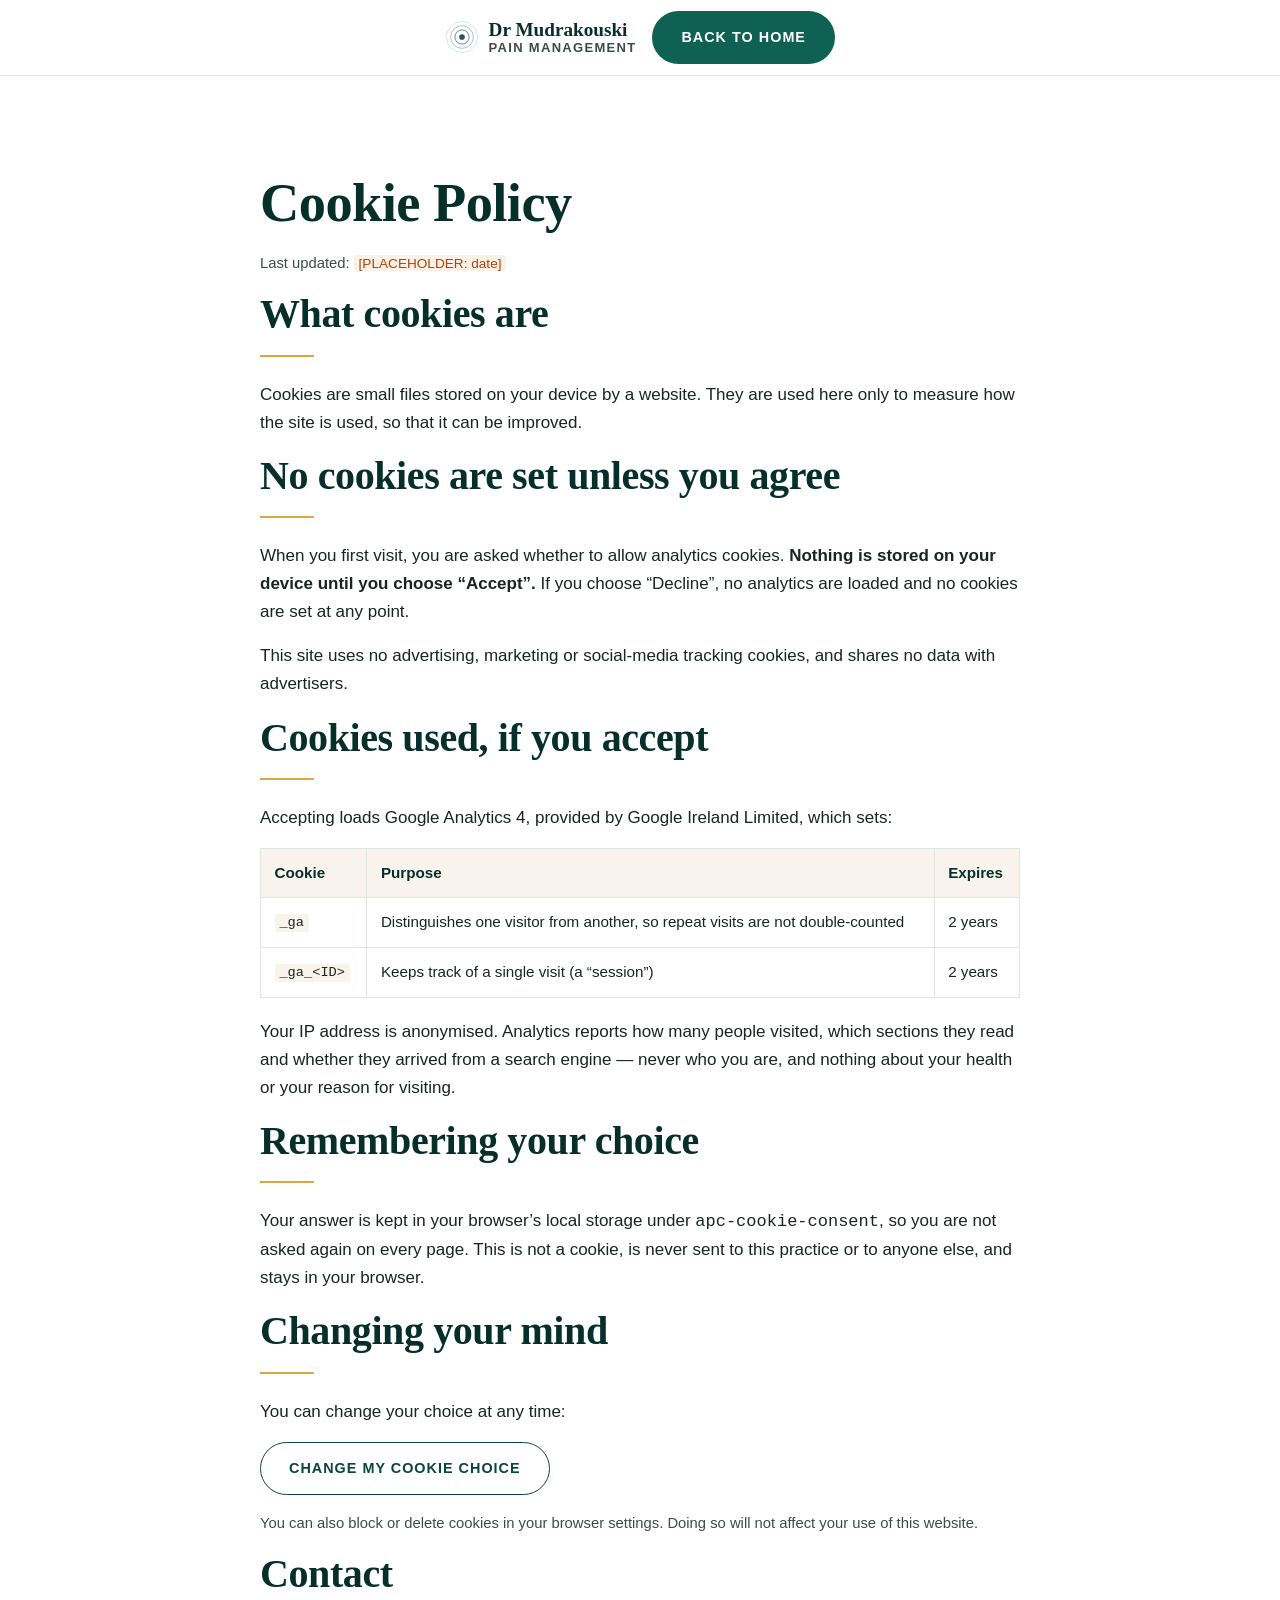
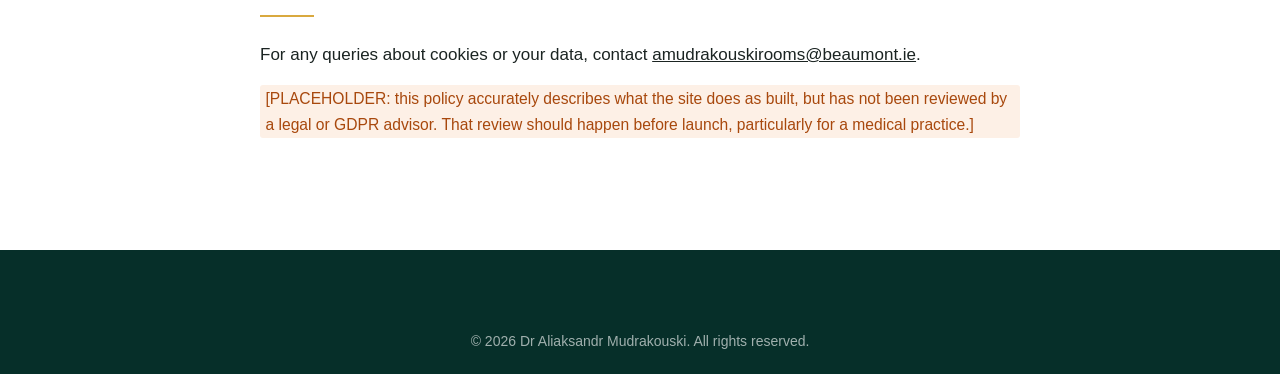
==== commit f52d695a: "Add consent-gated Google Analytics 4 and rewrite the cookie policy Analytics do not load until the v" ====
--- a/dr-alex-landing-page/phase-3-design-build/cookies.html
+++ b/dr-alex-landing-page/phase-3-design-build/cookies.html
@@ -30,15 +30,67 @@
       <h1>Cookie Policy</h1>
       <p class="fine-print">Last updated: <span class="placeholder-inline">[PLACEHOLDER: date]</span></p>
 
-      <p class="placeholder-inline">[PLACEHOLDER: this is a placeholder Cookie Policy only. This
-      site currently sets no analytics or marketing cookies — it is static HTML/CSS/JS with a
-      client-side-only contact form. If analytics (e.g. Google Analytics), a booking widget, or a
-      form-handling service is added later, this page must be updated to list each cookie, its
-      purpose, and duration, and a cookie consent banner should be added if non-essential cookies
-      are used.]</p>
+      <h2>What cookies are</h2>
+      <p>Cookies are small files stored on your device by a website. They are used here only to
+      measure how the site is used, so that it can be improved.</p>
 
-      <h2>Essential Cookies</h2>
-      <p>This website does not currently use any cookies.</p>
+      <h2>No cookies are set unless you agree</h2>
+      <p>When you first visit, you are asked whether to allow analytics cookies. <strong>Nothing is
+      stored on your device until you choose &ldquo;Accept&rdquo;.</strong> If you choose
+      &ldquo;Decline&rdquo;, no analytics are loaded and no cookies are set at any point.</p>
+      <p>This site uses no advertising, marketing or social-media tracking cookies, and shares no
+      data with advertisers.</p>
+
+      <h2>Cookies used, if you accept</h2>
+      <p>Accepting loads Google Analytics 4, provided by Google Ireland Limited, which sets:</p>
+
+      <div style="overflow-x:auto;">
+        <table class="cookie-table">
+          <thead>
+            <tr><th>Cookie</th><th>Purpose</th><th>Expires</th></tr>
+          </thead>
+          <tbody>
+            <tr>
+              <td><code>_ga</code></td>
+              <td>Distinguishes one visitor from another, so repeat visits are not double-counted</td>
+              <td>2 years</td>
+            </tr>
+            <tr>
+              <td><code>_ga_&lt;ID&gt;</code></td>
+              <td>Keeps track of a single visit (a &ldquo;session&rdquo;)</td>
+              <td>2 years</td>
+            </tr>
+          </tbody>
+        </table>
+      </div>
+
+      <p>Your IP address is anonymised. Analytics reports how many people visited, which sections
+      they read and whether they arrived from a search engine &mdash; never who you are, and
+      nothing about your health or your reason for visiting.</p>
+
+      <h2>Remembering your choice</h2>
+      <p>Your answer is kept in your browser&rsquo;s local storage under
+      <code>apc-cookie-consent</code>, so you are not asked again on every page. This is not a
+      cookie, is never sent to this practice or to anyone else, and stays in your browser.</p>
+
+      <h2>Changing your mind</h2>
+      <p>You can change your choice at any time:</p>
+      <p>
+        <button type="button" class="btn btn-outline"
+                onclick="window.apcResetCookieChoice &amp;&amp; window.apcResetCookieChoice()">
+          Change my cookie choice
+        </button>
+      </p>
+      <p class="fine-print">You can also block or delete cookies in your browser settings. Doing so
+      will not affect your use of this website.</p>
+
+      <h2>Contact</h2>
+      <p>For any queries about cookies or your data, contact
+      <a href="mailto:amudrakouskirooms@beaumont.ie">amudrakouskirooms@beaumont.ie</a>.</p>
+
+      <p class="placeholder-inline">[PLACEHOLDER: this policy accurately describes what the site
+      does as built, but has not been reviewed by a legal or GDPR advisor. That review should
+      happen before launch, particularly for a medical practice.]</p>
     </div>
   </main>
 
@@ -48,5 +100,6 @@
     </div>
   </footer>
   <script src="js/script.js" defer></script>
+  <script src="js/consent.js" defer></script>
 </body>
 </html>
--- a/dr-alex-landing-page/phase-3-design-build/css/styles.css
+++ b/dr-alex-landing-page/phase-3-design-build/css/styles.css
@@ -289,6 +289,12 @@
   color: rgba(255, 255, 255, 0.92);   /* credentials are a trust signal — keep them legible */
   margin-bottom: 1.25rem;
 }
+.hero-registration {
+  font-size: 0.9rem;
+  color: rgba(255, 255, 255, 0.82);
+  letter-spacing: 0.02em;
+  margin-bottom: 1.25rem;
+}
 .hero-subhead {
   font-size: 1.15rem;
   color: rgba(255, 255, 255, 0.93);
@@ -543,3 +549,53 @@
   html { scroll-behavior: auto; }
   * { transition-duration: 0.001ms !important; animation-duration: 0.001ms !important; }
 }
+
+/* ---------- Cookie consent banner ---------- */
+.cookie-banner {
+  position: fixed;
+  left: 0; right: 0; bottom: 0;
+  z-index: 200;
+  background: var(--color-teal-900);
+  color: #fff;
+  border-top: 3px solid var(--color-gold);
+  padding: 1.25rem;
+}
+.cookie-banner-inner {
+  max-width: var(--max-width);
+  margin: 0 auto;
+  display: flex;
+  flex-direction: column;
+  gap: 1rem;
+}
+.cookie-banner-text {
+  margin: 0;
+  font-size: 0.95rem;
+  line-height: 1.55;
+  color: rgba(255, 255, 255, 0.92);
+}
+.cookie-banner-text a { color: var(--color-gold-light); }
+.cookie-banner-actions {
+  display: flex;
+  gap: 0.75rem;
+  flex-wrap: wrap;
+}
+/* Decline must be as easy to find as Accept — under GDPR, refusing consent
+   cannot be made harder than giving it. Same size, same row, no dark pattern. */
+.cookie-banner-actions .btn { flex: 1 1 auto; justify-content: center; }
+
+@media (min-width: 768px) {
+  .cookie-banner-inner { flex-direction: row; align-items: center; justify-content: space-between; }
+  .cookie-banner-text { flex: 1; }
+  .cookie-banner-actions .btn { flex: 0 0 auto; }
+}
+
+/* ---------- Cookie policy table ---------- */
+.cookie-table { border-collapse: collapse; width: 100%; margin-bottom: 1.25rem; font-size: 0.95rem; }
+.cookie-table th, .cookie-table td {
+  border: 1px solid var(--color-border);
+  padding: 0.7rem 0.85rem;
+  text-align: left;
+  vertical-align: top;
+}
+.cookie-table th { background: var(--color-cream); color: var(--color-teal-900); font-weight: 700; }
+.cookie-table code { font-size: 0.9em; background: var(--color-cream); padding: 0.1em 0.35em; border-radius: 3px; }
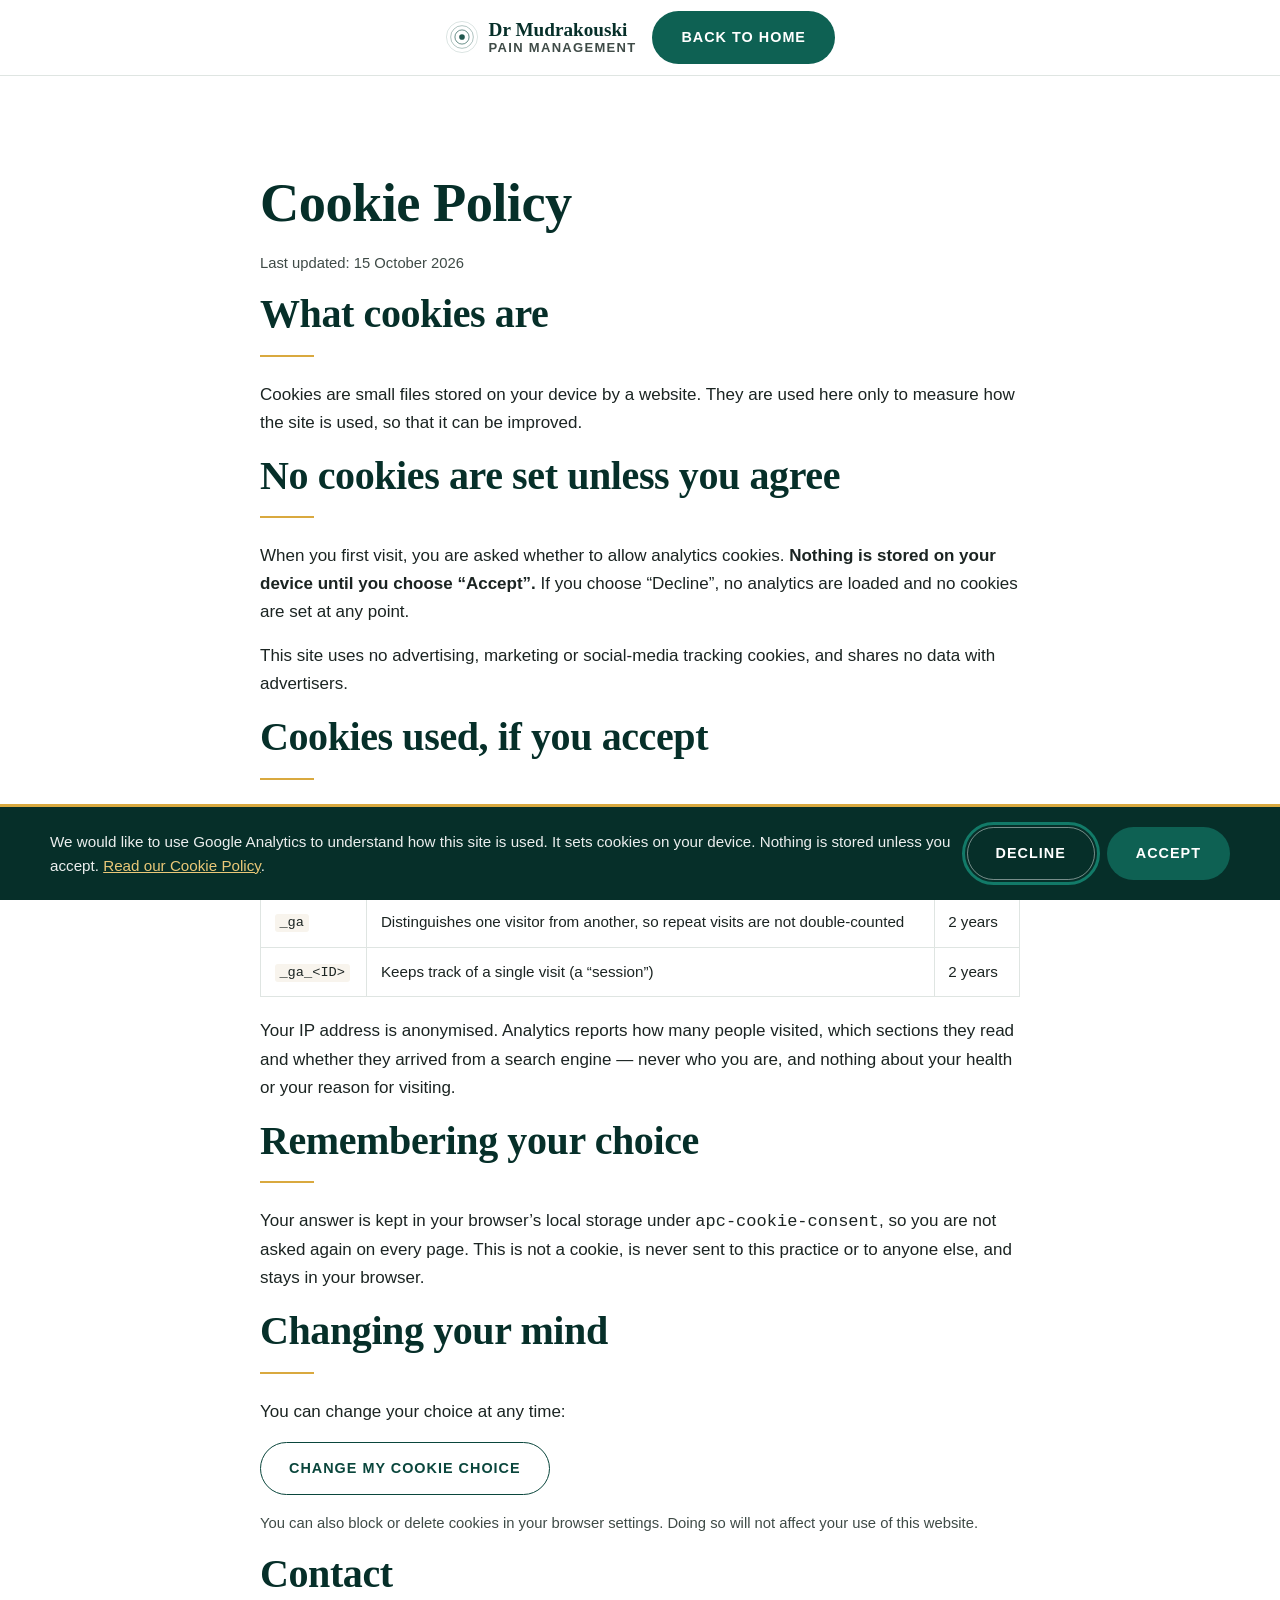
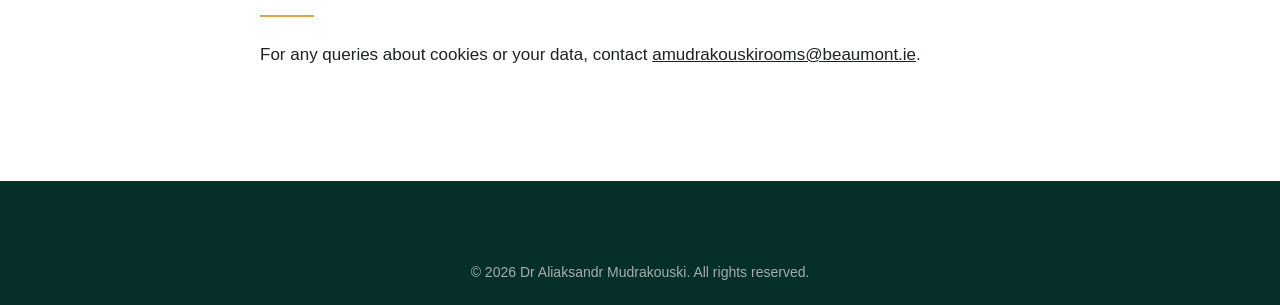
==== commit 50ebd64c: "Replace every placeholder with real content or remove it Nothing marked PLACEHOLDER remains in any p" ====
--- a/dr-alex-landing-page/phase-3-design-build/cookies.html
+++ b/dr-alex-landing-page/phase-3-design-build/cookies.html
@@ -28,7 +28,7 @@
   <main id="main-content" class="section">
     <div class="container" style="max-width: 800px;">
       <h1>Cookie Policy</h1>
-      <p class="fine-print">Last updated: <span class="placeholder-inline">[PLACEHOLDER: date]</span></p>
+      <p class="fine-print">Last updated: 15 October 2026</p>
 
       <h2>What cookies are</h2>
       <p>Cookies are small files stored on your device by a website. They are used here only to
@@ -87,10 +87,6 @@
       <h2>Contact</h2>
       <p>For any queries about cookies or your data, contact
       <a href="mailto:amudrakouskirooms@beaumont.ie">amudrakouskirooms@beaumont.ie</a>.</p>
-
-      <p class="placeholder-inline">[PLACEHOLDER: this policy accurately describes what the site
-      does as built, but has not been reviewed by a legal or GDPR advisor. That review should
-      happen before launch, particularly for a medical practice.]</p>
     </div>
   </main>
 
--- a/dr-alex-landing-page/phase-3-design-build/css/styles.css
+++ b/dr-alex-landing-page/phase-3-design-build/css/styles.css
@@ -51,7 +51,16 @@
 
 /* ---------- Reset ---------- */
 *, *::before, *::after { box-sizing: border-box; }
-html { scroll-behavior: smooth; scroll-padding-top: var(--header-height); }
+html {
+  scroll-behavior: smooth;
+  scroll-padding-top: var(--header-height);
+  /* The closed mobile nav is parked off-canvas with translateX(100%), and a
+     transform still counts toward the document's scrollable area — so the page
+     scrolled sideways to a blank strip on phones. Clipped here rather than
+     hidden: overflow-x: clip does not create a scroll container, so the sticky
+     header keeps working, which overflow-x: hidden would break. */
+  overflow-x: clip;
+}
 body {
   margin: 0;
   font-family: var(--font-body);
@@ -467,9 +476,15 @@
 }
 .form-row-checkbox a { color: var(--color-teal-700); }
 .contact-form .btn { width: 100%; justify-content: center; margin-top: 0.5rem; }
-.form-status { min-height: 1.2rem; margin: 0.85rem 0 0; font-weight: 600; font-size: 0.9rem; }
-.form-status.success { color: var(--color-teal-600); }
+/* Spam trap: removed from layout entirely rather than hidden with .sr-only,
+   which would still expose it to screen readers. display:none is correct here
+   precisely because no human should ever reach it. */
+.form-honeypot { display: none; }
+
+.form-status { min-height: 1.2rem; margin: 0.85rem 0 0; font-weight: 600; font-size: 0.95rem; }
+.form-status.success { color: var(--color-teal-700); }
 .form-status.error { color: var(--color-error); }
+.form-status a { color: inherit; text-decoration: underline; }
 
 /* ---------- Footer ---------- */
 .site-footer {
